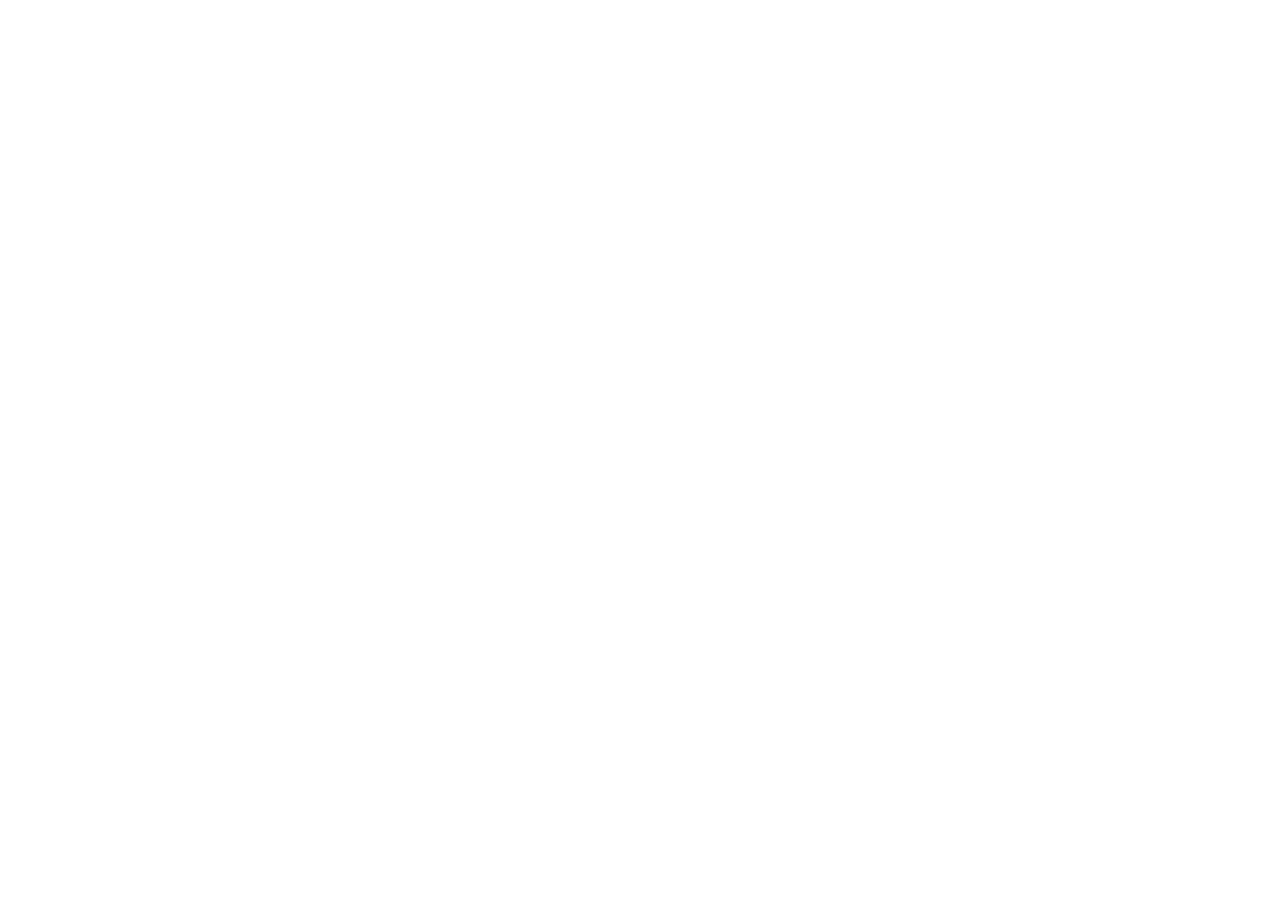
==== _textos/index.html @ ac838085 "start commit" ====
<!DOCTYPE html>
<html lang="en">
<head>
    <meta charset="UTF-8">
    <meta http-equiv="X-UA-Compatible" content="IE=edge">
    <meta name="viewport" content="width=device-width, initial-scale=1.0">
    <link rel="stylesheet" type="text/css" media="all" href="../_css/style-card.css"/>
    <title>Cards</title>
</head>
<body>
    
</body>
</html>
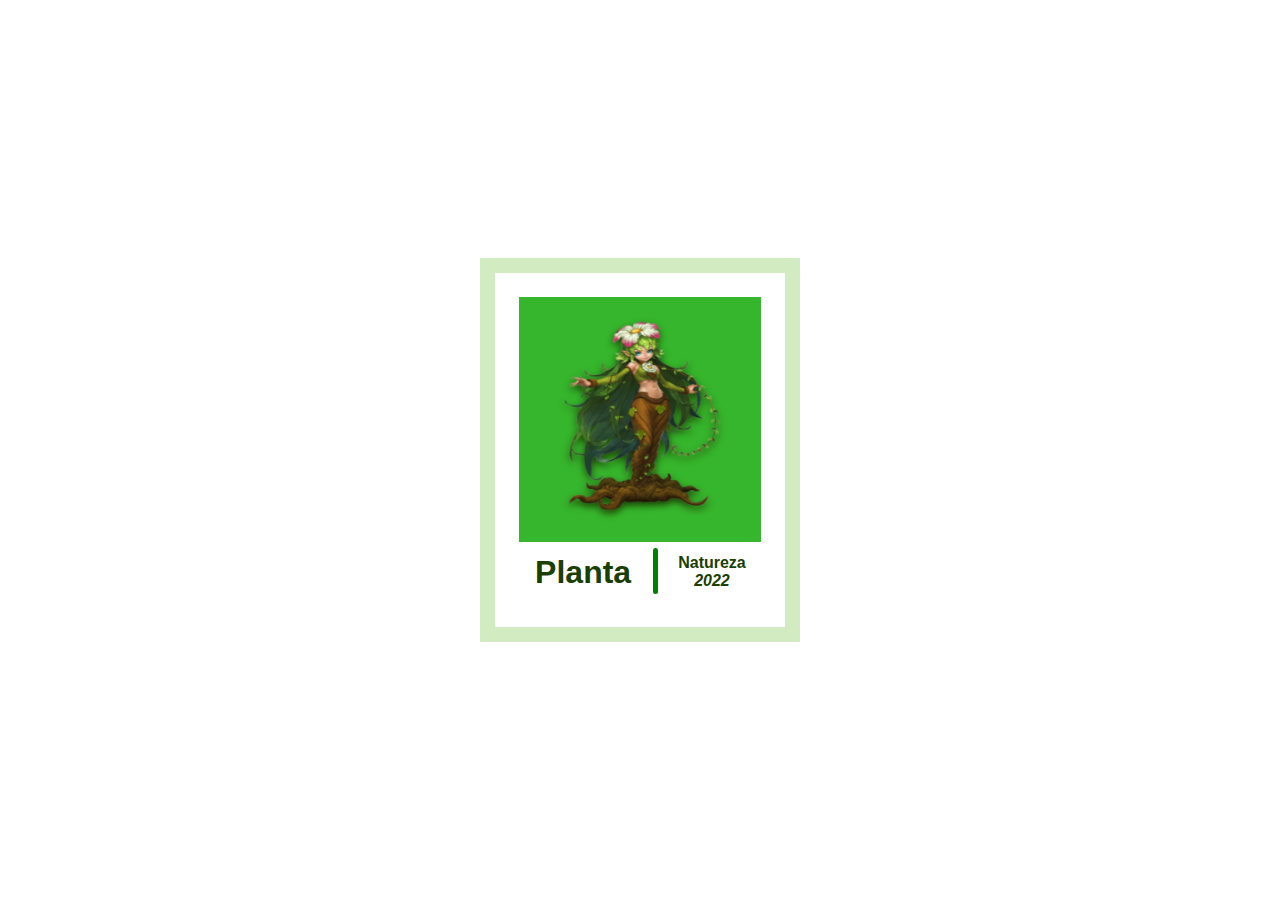
==== commit ada7b4aa: "base semi pronta" ====
--- a/_textos/index.html
+++ b/_textos/index.html
@@ -8,6 +8,15 @@
     <title>Cards</title>
 </head>
 <body>
-    
+    <figure>
+        <figcaption>
+            <img src="../_imagens/i06.png">
+        </figcaption>
+        <h1>Planta</h1>
+        <hr>
+        <blockquote>Natureza
+            <cite>2022</cite>
+        </blockquote>
+    </figure>
 </body>
 </html>--- a/_css/style-card.css
+++ b/_css/style-card.css
@@ -0,0 +1,68 @@
+/*config e reset geral*/
+*{
+    margin: 0;
+    padding: 0;
+    border: 0;
+    box-sizing: border-box;
+    font-family: Arial, Helvetica, sans-serif;
+}
+@font-face{
+    font-family:'ft_moom';
+    src: url('Sun-Moon.ttf') format('truetype');   
+    }
+/*-----------------------------------------------*/
+body{
+    display: flex;
+    justify-content: center;
+    align-items: center;
+    height: 100vh;
+}
+figure{
+    display: flex;
+    flex-flow: row wrap;
+    align-items: flex-start;
+    justify-content: center;
+    width: 320px;
+    height: 384px;
+    padding: 24px;
+    border: 15px solid #5ab51d46;
+}
+figcaption{
+    background-color: #36b62c;
+    display: flex;
+    align-items: flex-start;
+    justify-content: center;
+    height: 80%;
+    width: 100%;
+}
+img{
+    height: 100%;
+    width: 80%;
+}
+
+h1{
+    display: flex;
+    justify-content: center;
+    align-items: center;
+    height: 20%;
+    width: 52.5%;
+    font-weight:900;
+    color: #194000;
+}
+hr{
+    background-color: green;
+    height: 15%;
+    width: 2%;
+    margin: 2.5%;
+    border-radius: 20px;
+}
+blockquote{
+    display: flex;
+    flex-direction: column;
+    align-items: center;
+    justify-content: center;
+    height: 20%;
+    width: 40%;
+    font-weight:700;
+    color: #194000;
+}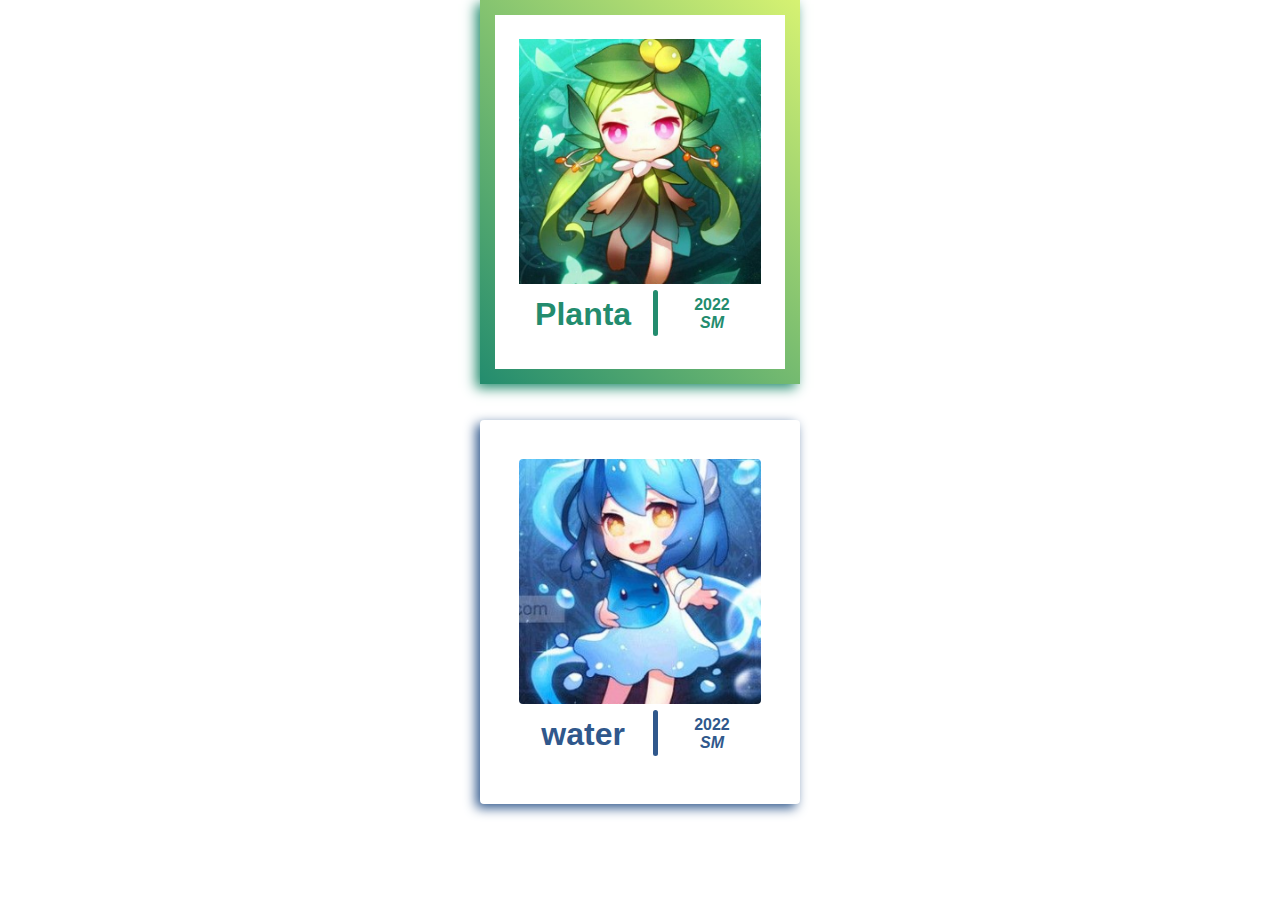
==== commit 15a08518: "segundo card com cantos aredondados" ====
--- a/_textos/index.html
+++ b/_textos/index.html
@@ -4,19 +4,36 @@
     <meta charset="UTF-8">
     <meta http-equiv="X-UA-Compatible" content="IE=edge">
     <meta name="viewport" content="width=device-width, initial-scale=1.0">
+    <link rel="stylesheet" type="text/css" media="all" href="../_css/cores-card.css"/>
     <link rel="stylesheet" type="text/css" media="all" href="../_css/style-card.css"/>
     <title>Cards</title>
 </head>
 <body>
-    <figure>
+<!-- card 01: tipo quadrangular com borda e sombra com gradiente-->
+    <figure class="card-01">
         <figcaption>
-            <img src="../_imagens/i06.png">
+            <img src="../_imagens/i01.png">
         </figcaption>
         <h1>Planta</h1>
         <hr>
-        <blockquote>Natureza
-            <cite>2022</cite>
+        <blockquote>2022
+            <cite>SM</cite>
         </blockquote>
     </figure>
+<br><br>
+<!-- card 02: tipo quadrangular com borda e sombra com gradiente-->
+    <figure class="card-02">
+        <figcaption>
+            <img src="../_imagens/i02.png">
+        </figcaption>
+        <h1>water</h1>
+        <hr>
+        <blockquote>2022
+            <cite>SM</cite>
+        </blockquote>
+    </figure>
+    <br><br>
+
+
 </body>
 </html>--- a/_css/cores-card.css
+++ b/_css/cores-card.css
@@ -0,0 +1,10 @@
+:root{
+    /*verdes*/
+    --verde-01:#238c6e;
+    --verde-02:#d6f272;
+    /*azul*/
+    --azul-01:#30588c;
+    --azul-02:#6de5f2;
+
+
+}--- a/_css/style-card.css
+++ b/_css/style-card.css
@@ -1,3 +1,5 @@
+/*importando cores de outro arquivo css*/
+@import url("cores-card.css");*
 /*config e reset geral*/
 *{
     margin: 0;
@@ -13,22 +15,12 @@
 /*-----------------------------------------------*/
 body{
     display: flex;
-    justify-content: center;
+    flex-flow: column wrap;
+    justify-content: space-evenly;
     align-items: center;
-    height: 100vh;
-}
-figure{
-    display: flex;
-    flex-flow: row wrap;
-    align-items: flex-start;
-    justify-content: center;
-    width: 320px;
-    height: 384px;
-    padding: 24px;
-    border: 15px solid #5ab51d46;
+    width: 100vw;
 }
 figcaption{
-    background-color: #36b62c;
     display: flex;
     align-items: flex-start;
     justify-content: center;
@@ -37,26 +29,41 @@
 }
 img{
     height: 100%;
-    width: 80%;
+    width: 100%;
 }
-
-h1{
+/*figura 1 quadrada com borda e sombra com degrade-----------------------------------------------*/
+.card-01{
+    display: flex;
+    flex-flow: row wrap;
+    align-items: flex-start;
+    justify-content: center;
+    width: 320px;
+    height: 384px;
+    padding: 24px;
+    border: 15px solid transparent;
+    /*altere a cor, tamanho e posicionamento da borda e shadow */
+    border-image: linear-gradient(45deg, var(--verde-01), var(--verde-02) ) 15;
+    box-shadow:-4px 4px 12px 0px var(--verde-01);
+}
+.card-01 h1{
     display: flex;
     justify-content: center;
     align-items: center;
     height: 20%;
     width: 52.5%;
     font-weight:900;
-    color: #194000;
+    /*altere a cor da fonte */
+    color: var(--verde-01);
 }
-hr{
-    background-color: green;
+.card-01 hr{
+    /*altere a cor do background */
+    background-color: var(--verde-01);
     height: 15%;
     width: 2%;
     margin: 2.5%;
     border-radius: 20px;
 }
-blockquote{
+.card-01 blockquote{
     display: flex;
     flex-direction: column;
     align-items: center;
@@ -64,5 +71,59 @@
     height: 20%;
     width: 40%;
     font-weight:700;
-    color: #194000;
-}+    /*altere a cor da fonte */
+    color: var(--verde-01);
+}
+/*figura 2 quadradacom aredondamento com borda e sombra com degrade-----------------------------------------------*/
+.card-02{
+    display: flex;
+    flex-flow: row wrap;
+    align-items: flex-start;
+    justify-content: center;
+    width: 320px;
+    height: 384px;
+    padding: 24px;
+    border: 15px solid var(--azul-01);
+
+    border-radius: 4px;
+    border: double 15px transparent;
+    /*altere a cor, tamanho e posicionamento da borda, shadow e radios */
+    border-image: linear-gradient(white,white ), linear-gradient(45deg, var(--azul-01),var(--azul-02) );
+    background-origin: border-box;
+    background-clip: content-box, border-box;
+    box-shadow:-4px 4px 12px 0px var(--azul-01);
+}
+.card-02 img{
+    height: 100%;
+    width: 100%;
+    border-radius: 4px;
+}
+.card-02 h1{
+    display: flex;
+    justify-content: center;
+    align-items: center;
+    height: 20%;
+    width: 52.5%;
+    font-weight:900;
+    /*altere a cor da fonte */
+    color: var(--azul-01);
+}
+.card-02 hr{
+    /*altere a cor do background */
+    background-color: var(--azul-01);
+    height: 15%;
+    width: 2%;
+    margin: 2.5%;
+    border-radius: 20px;
+}
+.card-02 blockquote{
+    display: flex;
+    flex-direction: column;
+    align-items: center;
+    justify-content: center;
+    height: 20%;
+    width: 40%;
+    font-weight:700;
+    /*altere a cor da fonte */
+    color: var(--azul-01);
+}
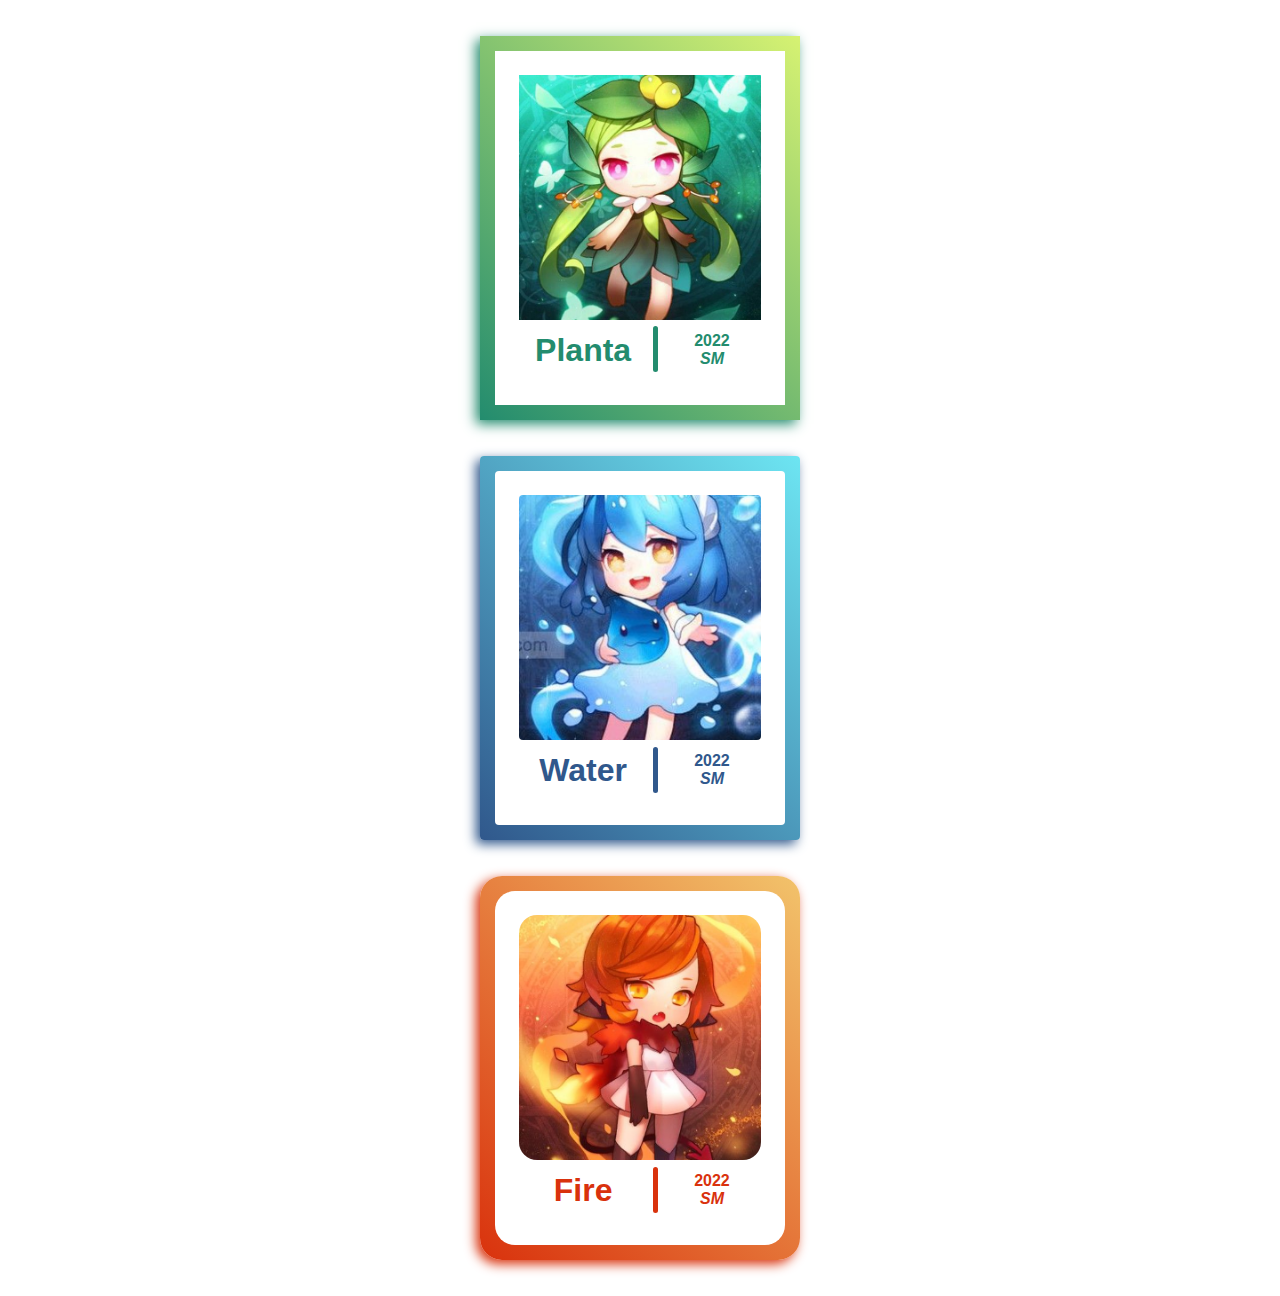
==== commit c551278f: "final do segundo e do terceiro card" ====
--- a/_textos/index.html
+++ b/_textos/index.html
@@ -9,6 +9,7 @@
     <title>Cards</title>
 </head>
 <body>
+    <br><br>
 <!-- card 01: tipo quadrangular com borda e sombra com gradiente-->
     <figure class="card-01">
         <figcaption>
@@ -21,19 +22,34 @@
         </blockquote>
     </figure>
 <br><br>
-<!-- card 02: tipo quadrangular com borda e sombra com gradiente-->
+<!-- card 02: tipo quadrangular com borda semi arredondada e sombra com gradiente-->
     <figure class="card-02">
-        <figcaption>
-            <img src="../_imagens/i02.png">
-        </figcaption>
-        <h1>water</h1>
-        <hr>
-        <blockquote>2022
-            <cite>SM</cite>
-        </blockquote>
+        <div>
+            <figcaption>
+                <img src="../_imagens/i02.png">
+            </figcaption>
+            <h1>Water</h1>
+            <hr>
+            <blockquote>2022
+                <cite>SM</cite>
+            </blockquote>
+        </div>
+    </figure>
+    <br><br>
+<!-- card 03: tipo quadrangular com borda arredondada e sombra com gradiente-->
+    <figure class="card-03">
+        <div>
+            <figcaption>
+                <img src="../_imagens/i03.png">
+            </figcaption>
+            <h1>Fire</h1>
+            <hr>
+            <blockquote>2022
+                <cite>SM</cite>
+            </blockquote>
+        </div>
     </figure>
     <br><br>
 
-
 </body>
 </html>--- a/_css/cores-card.css
+++ b/_css/cores-card.css
@@ -1,3 +1,4 @@
+/*cores pre-definidas*/
 :root{
     /*verdes*/
     --verde-01:#238c6e;
@@ -5,6 +6,8 @@
     /*azul*/
     --azul-01:#30588c;
     --azul-02:#6de5f2;
-
+    /*laranja*/
+    --laranja-01:#d9320d;
+    --laranja-02:#f2c36b;
 
 }--- a/_css/style-card.css
+++ b/_css/style-card.css
@@ -33,17 +33,17 @@
 }
 /*figura 1 quadrada com borda e sombra com degrade-----------------------------------------------*/
 .card-01{
-    display: flex;
-    flex-flow: row wrap;
-    align-items: flex-start;
-    justify-content: center;
-    width: 320px;
-    height: 384px;
-    padding: 24px;
-    border: 15px solid transparent;
-    /*altere a cor, tamanho e posicionamento da borda e shadow */
-    border-image: linear-gradient(45deg, var(--verde-01), var(--verde-02) ) 15;
-    box-shadow:-4px 4px 12px 0px var(--verde-01);
+display: flex;
+flex-flow: row wrap;
+align-items: flex-start;
+justify-content: center;
+width: 320px;
+height: 384px;
+padding: 24px;
+border: 15px solid transparent;
+/*altere a cor, tamanho e posicionamento da borda e shadow */
+border-image: linear-gradient(45deg, var(--verde-01), var(--verde-02) ) 15;
+box-shadow:-4px 4px 12px 0px var(--verde-01);
 }
 .card-01 h1{
     display: flex;
@@ -74,28 +74,32 @@
     /*altere a cor da fonte */
     color: var(--verde-01);
 }
-/*figura 2 quadradacom aredondamento com borda e sombra com degrade-----------------------------------------------*/
+/*figura 2 quadrada com aredondamento na borda e sombra com degrade-----------------------------------------------*/
 .card-02{
-    display: flex;
-    flex-flow: row wrap;
-    align-items: flex-start;
-    justify-content: center;
-    width: 320px;
-    height: 384px;
-    padding: 24px;
-    border: 15px solid var(--azul-01);
-
-    border-radius: 4px;
-    border: double 15px transparent;
-    /*altere a cor, tamanho e posicionamento da borda, shadow e radios */
-    border-image: linear-gradient(white,white ), linear-gradient(45deg, var(--azul-01),var(--azul-02) );
-    background-origin: border-box;
-    background-clip: content-box, border-box;
-    box-shadow:-4px 4px 12px 0px var(--azul-01);
+/*altere as cores do gradiente */
+background: linear-gradient(45deg, var(--azul-01), var(--azul-02) );
+display: flex;
+flex-flow: row wrap;
+align-items: flex-start;
+justify-content: center;
+width: 320px;
+height: 384px;
+padding: 15px;
+border-radius: 4px;
+box-shadow:-4px 4px 12px 0px var(--azul-01);
+}
+.card-02 div{
+background-color: white;
+display: flex;
+flex-flow: row wrap;
+align-items: center;
+justify-content: center;
+width: 100%;
+height: 100%;
+padding: 24px;
+border-radius: 4px;
 }
 .card-02 img{
-    height: 100%;
-    width: 100%;
     border-radius: 4px;
 }
 .card-02 h1{
@@ -127,3 +131,63 @@
     /*altere a cor da fonte */
     color: var(--azul-01);
 }
+/*figura 3 quadrada com borda redonda e sombra com degrade-----------------------------------------------*/
+.card-03{
+    /*altere as cores do gradiente */
+    background: linear-gradient(45deg, var(--laranja-01), var(--laranja-02) );
+    display: flex;
+    flex-flow: row wrap;
+    align-items: flex-start;
+    justify-content: center;
+    width: 320px;
+    height: 384px;
+    padding: 15px;
+    border-radius: 22px;
+    box-shadow:-4px 4px 12px 0px var(--laranja-01);
+    }
+    .card-03 div{
+    background-color: white;
+    display: flex;
+    flex-flow: row wrap;
+    align-items: center;
+    justify-content: center;
+    width: 100%;
+    height: 100%;
+    padding: 24px;
+    /*altere os px do radios */
+    border-radius: 20px;
+    }
+    .card-03 img{
+        /*altere os px do radios */
+        border-radius: 18px;
+    }
+    .card-03 h1{
+        display: flex;
+        justify-content: center;
+        align-items: center;
+        height: 20%;
+        width: 52.5%;
+        font-weight:900;
+        /*altere a cor da fonte */
+        color: var(--laranja-01);
+    }
+    .card-03 hr{
+        /*altere a cor do background */
+        background-color: var(--laranja-01);
+        height: 15%;
+        width: 2%;
+        margin: 2.5%;
+        border-radius: 20px;
+    }
+    .card-03 blockquote{
+        display: flex;
+        flex-direction: column;
+        align-items: center;
+        justify-content: center;
+        height: 20%;
+        width: 40%;
+        font-weight:700;
+        /*altere a cor da fonte */
+        color: var(--laranja-01);
+    }
+    
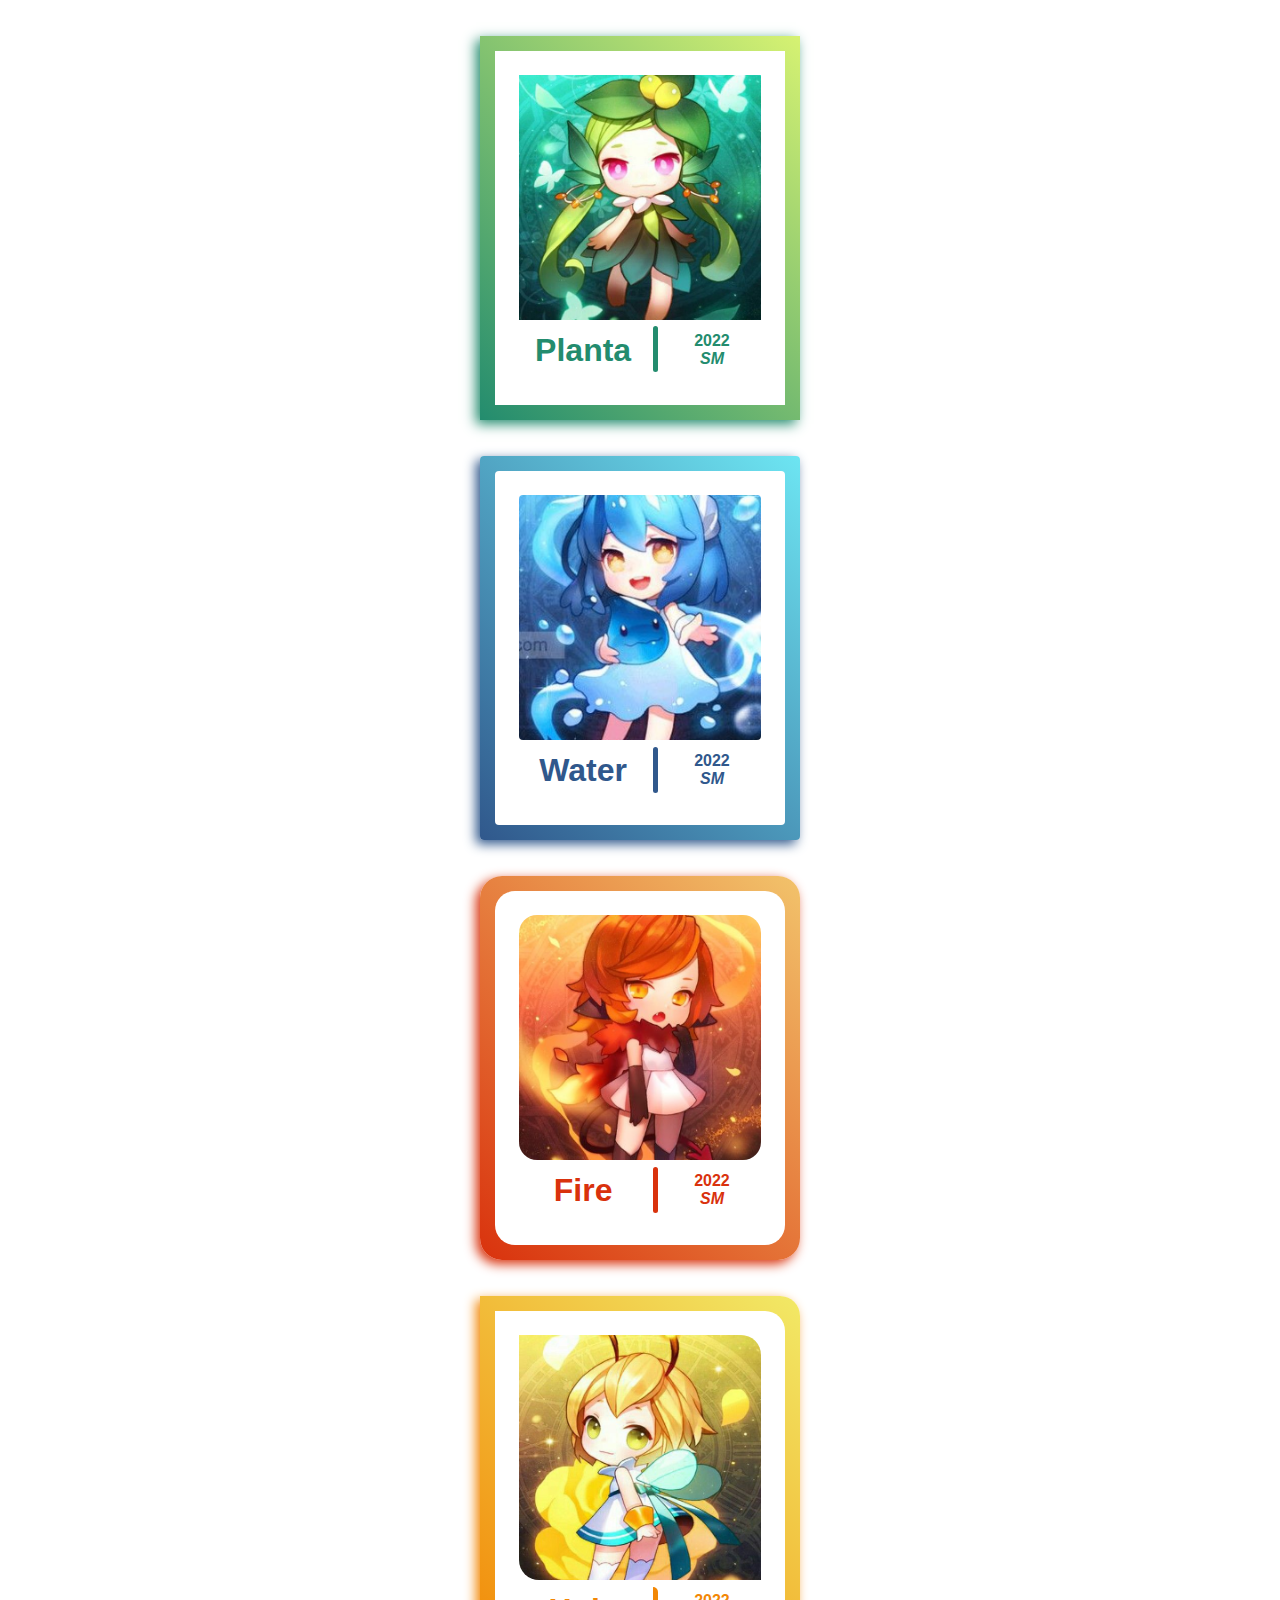
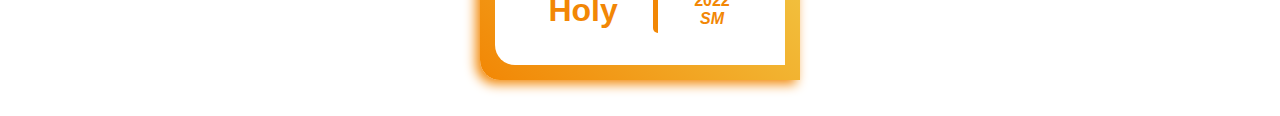
==== commit 5beedbd5: "quarto card estilo folha" ====
--- a/_textos/index.html
+++ b/_textos/index.html
@@ -21,7 +21,7 @@
             <cite>SM</cite>
         </blockquote>
     </figure>
-<br><br>
+    <br><br>
 <!-- card 02: tipo quadrangular com borda semi arredondada e sombra com gradiente-->
     <figure class="card-02">
         <div>
@@ -50,6 +50,20 @@
         </div>
     </figure>
     <br><br>
+    <!-- card 03: tipo quadrangular com borda arredondada e sombra com gradiente-->
+    <figure class="card-04">
+        <div>
+            <figcaption>
+                <img src="../_imagens/i04.png">
+            </figcaption>
+            <h1>Holy</h1>
+            <hr>
+            <blockquote>2022
+                <cite>SM</cite>
+            </blockquote>
+        </div>
+    </figure>
+    <br><br>
 
 </body>
 </html>--- a/_css/cores-card.css
+++ b/_css/cores-card.css
@@ -9,5 +9,7 @@
     /*laranja*/
     --laranja-01:#d9320d;
     --laranja-02:#f2c36b;
-
+    /*laranja*/
+    --amarelo-01:#f28705;
+    --amarelo-02:#f2e966;
 }--- a/_css/style-card.css
+++ b/_css/style-card.css
@@ -190,4 +190,65 @@
         /*altere a cor da fonte */
         color: var(--laranja-01);
     }
-    
+    /*figura 4 quadrada com borda redonda en dois lados opostos e sombra com degrade-----------------------------------------------*/
+.card-04{
+    /*altere as cores do gradiente */
+    background: linear-gradient(45deg, var(--amarelo-01), var(--amarelo-02) );
+    display: flex;
+    flex-flow: row wrap;
+    align-items: flex-start;
+    justify-content: center;
+    width: 320px;
+    height: 384px;
+    padding: 15px;
+    /*altere para dois lados oposto do radio */
+    border-radius: 0px 20px 0px 20px;
+    /*altere as cores do sombra */
+    box-shadow:-4px 4px 12px 0px var(--amarelo-01);
+    }
+    .card-04 div{
+    background-color: white;
+    display: flex;
+    flex-flow: row wrap;
+    align-items: center;
+    justify-content: center;
+    width: 100%;
+    height: 100%;
+    padding: 24px;
+    /*altere para dois lados oposto do radio */
+    border-radius: 0px 20px 0px 20px;
+    }
+    .card-04 img{
+    /*altere para dois lados oposto do radio */
+    border-radius: 0px 20px 0px 20px;
+    }
+    .card-04 h1{
+        display: flex;
+        justify-content: center;
+        align-items: center;
+        height: 20%;
+        width: 52.5%;
+        font-weight:900;
+        /*altere a cor da fonte */
+        color: var(--amarelo-01);
+    }
+    .card-04 hr{
+        /*altere a cor do background */
+        background-color: var(--amarelo-01);
+        height: 15%;
+        width: 2%;
+        margin: 2.5%;
+        /*altere para dois lados oposto do radio */
+        border-radius: 0px 20px 0px 20px;
+        }
+    .card-04 blockquote{
+        display: flex;
+        flex-direction: column;
+        align-items: center;
+        justify-content: center;
+        height: 20%;
+        width: 40%;
+        font-weight:700;
+        /*altere a cor da fonte */
+        color: var(--amarelo-01);
+    }
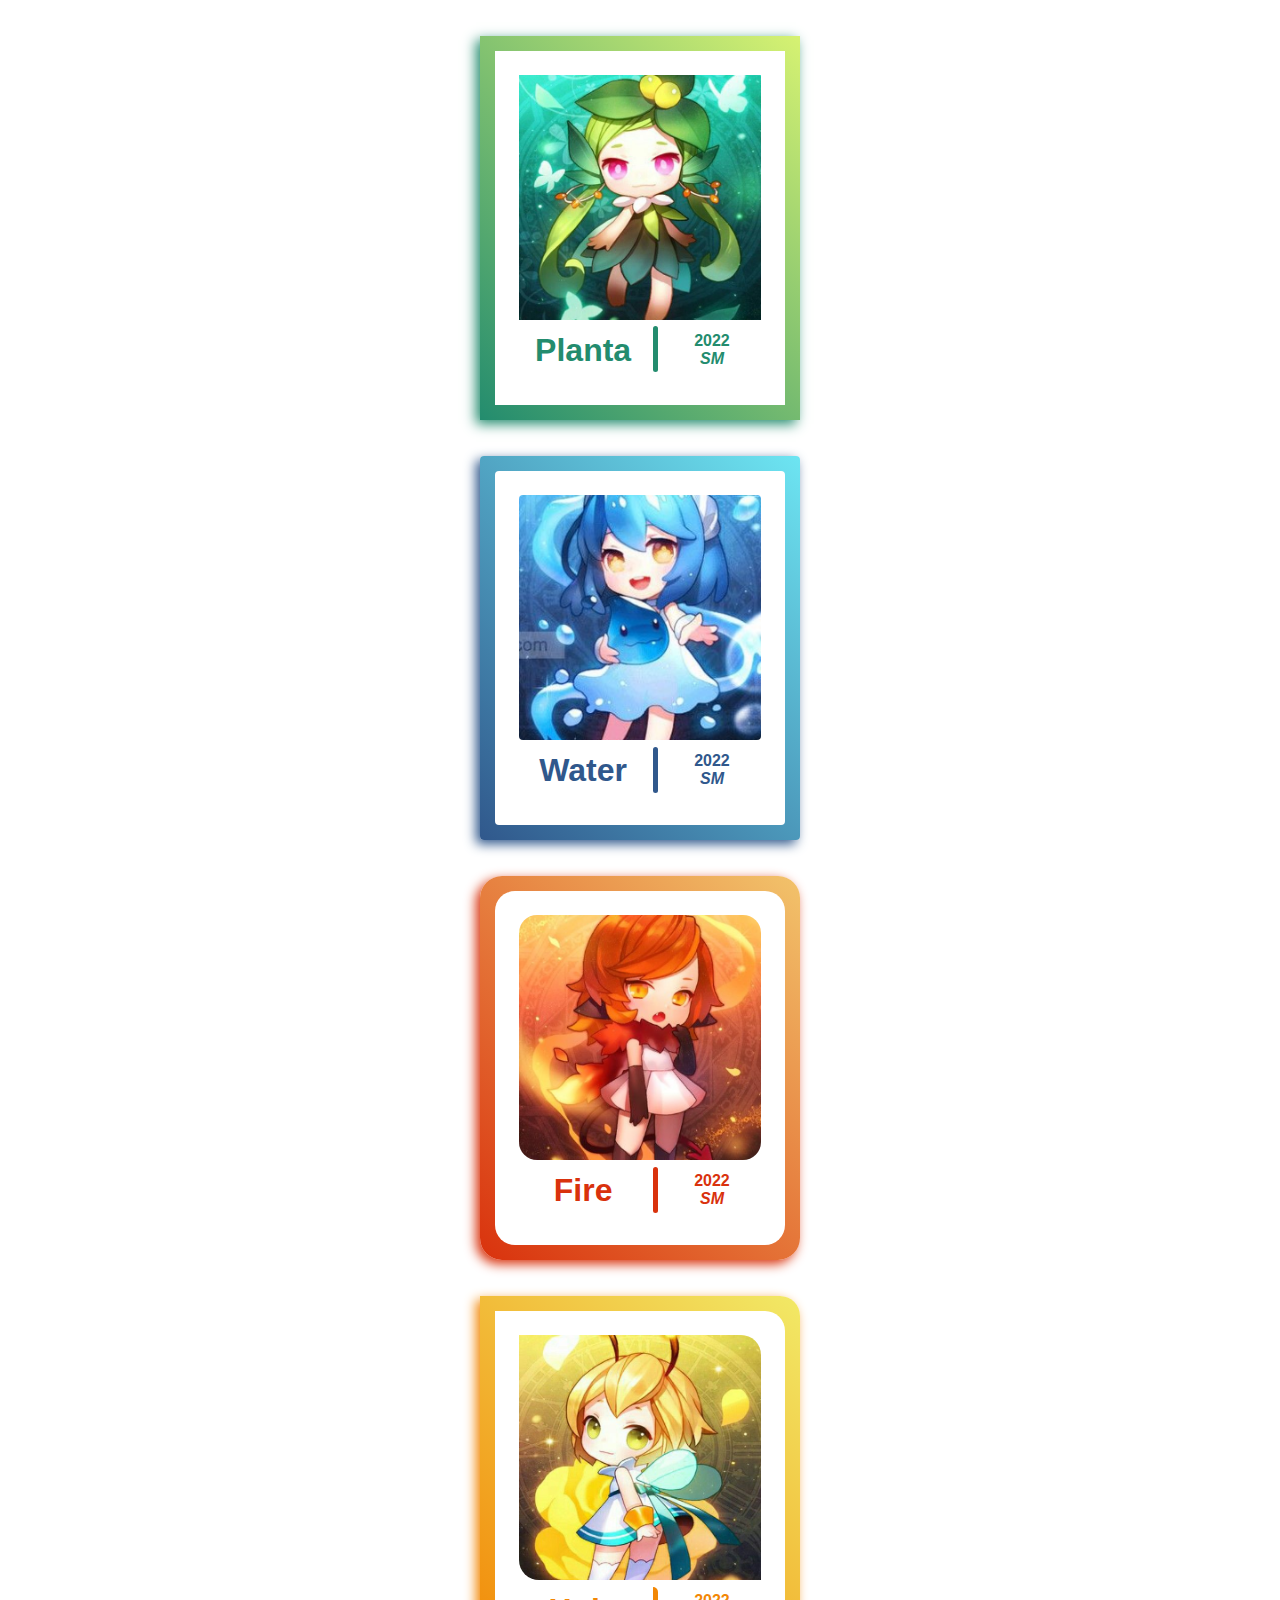
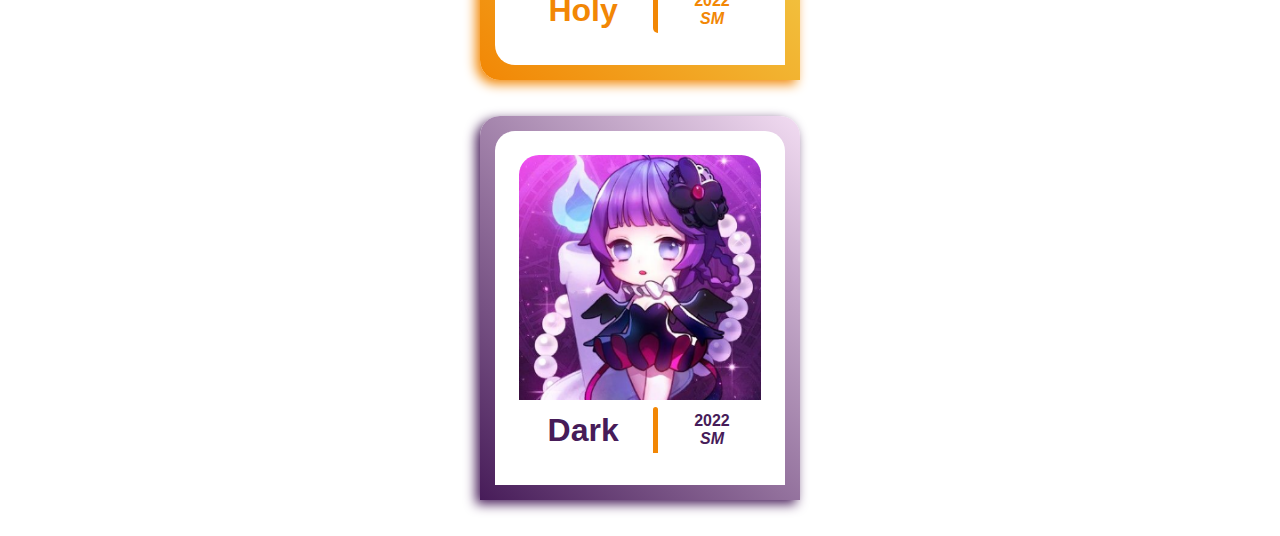
==== commit 4c07476e: "card com cantos iguais" ====
--- a/_textos/index.html
+++ b/_textos/index.html
@@ -50,7 +50,7 @@
         </div>
     </figure>
     <br><br>
-    <!-- card 03: tipo quadrangular com borda arredondada e sombra com gradiente-->
+    <!-- card 04: tipo quadrangular com borda arredondada em apenas dois lados opostos e sombra com gradiente-->
     <figure class="card-04">
         <div>
             <figcaption>
@@ -64,6 +64,20 @@
         </div>
     </figure>
     <br><br>
+        <!-- card 05: tipo quadrangular com borda arredondada em apenas dois lados iguais e sombra com gradiente-->
+        <figure class="card-05">
+            <div>
+                <figcaption>
+                    <img src="../_imagens/i05.png">
+                </figcaption>
+                <h1>Dark</h1>
+                <hr>
+                <blockquote>2022
+                    <cite>SM</cite>
+                </blockquote>
+            </div>
+        </figure>
+        <br><br>
 
 </body>
 </html>--- a/_css/cores-card.css
+++ b/_css/cores-card.css
@@ -9,7 +9,10 @@
     /*laranja*/
     --laranja-01:#d9320d;
     --laranja-02:#f2c36b;
-    /*laranja*/
+    /*amarelo*/
     --amarelo-01:#f28705;
     --amarelo-02:#f2e966;
+    /*roxo*/
+    --roxo-01:#471c59;
+    --roxo-02:#f2dcf2;
 }--- a/_css/style-card.css
+++ b/_css/style-card.css
@@ -252,3 +252,65 @@
         /*altere a cor da fonte */
         color: var(--amarelo-01);
     }
+    /*figura 5 quadrada com borda redonda en dois lados iguais e sombra com degrade-----------------------------------------------*/
+.card-05{
+    /*altere as cores do gradiente */
+    background: linear-gradient(45deg, var(--roxo-01), var(--roxo-02) );
+    display: flex;
+    flex-flow: row wrap;
+    align-items: flex-start;
+    justify-content: center;
+    width: 320px;
+    height: 384px;
+    padding: 15px;
+    /*altere para dois lados iguais do radio */
+    border-radius: 20px 20px 0px 0px;
+    /*altere as cores do sombra */
+    box-shadow:-4px 4px 12px 0px var(--roxo-01);
+    }
+    .card-05 div{
+    background-color: white;
+    display: flex;
+    flex-flow: row wrap;
+    align-items: center;
+    justify-content: center;
+    width: 100%;
+    height: 100%;
+    padding: 24px;
+    /*altere para dois lados iguais do radio */
+    border-radius: 20px 20px 0px 0px;
+    }
+    .card-05 img{
+    /*altere para dois lados iguais do radio */
+    border-radius: 20px 20px 0px 0px;
+    }
+    .card-05 h1{
+        display: flex;
+        justify-content: center;
+        align-items: center;
+        height: 20%;
+        width: 52.5%;
+        font-weight:900;
+        /*altere a cor da fonte */
+        color: var(--roxo-01);
+    }
+    .card-05 hr{
+        /*altere a cor do background */
+        background-color: var(--amarelo-01);
+        height: 15%;
+        width: 2%;
+        margin: 2.5%;
+        /*altere para dois lados iguais do radio */
+        border-radius: 20px 20px 0px 0px;
+        }
+    .card-05 blockquote{
+        display: flex;
+        flex-direction: column;
+        align-items: center;
+        justify-content: center;
+        height: 20%;
+        width: 40%;
+        font-weight:700;
+        /*altere a cor da fonte */
+        color: var(--roxo-01);
+    }
